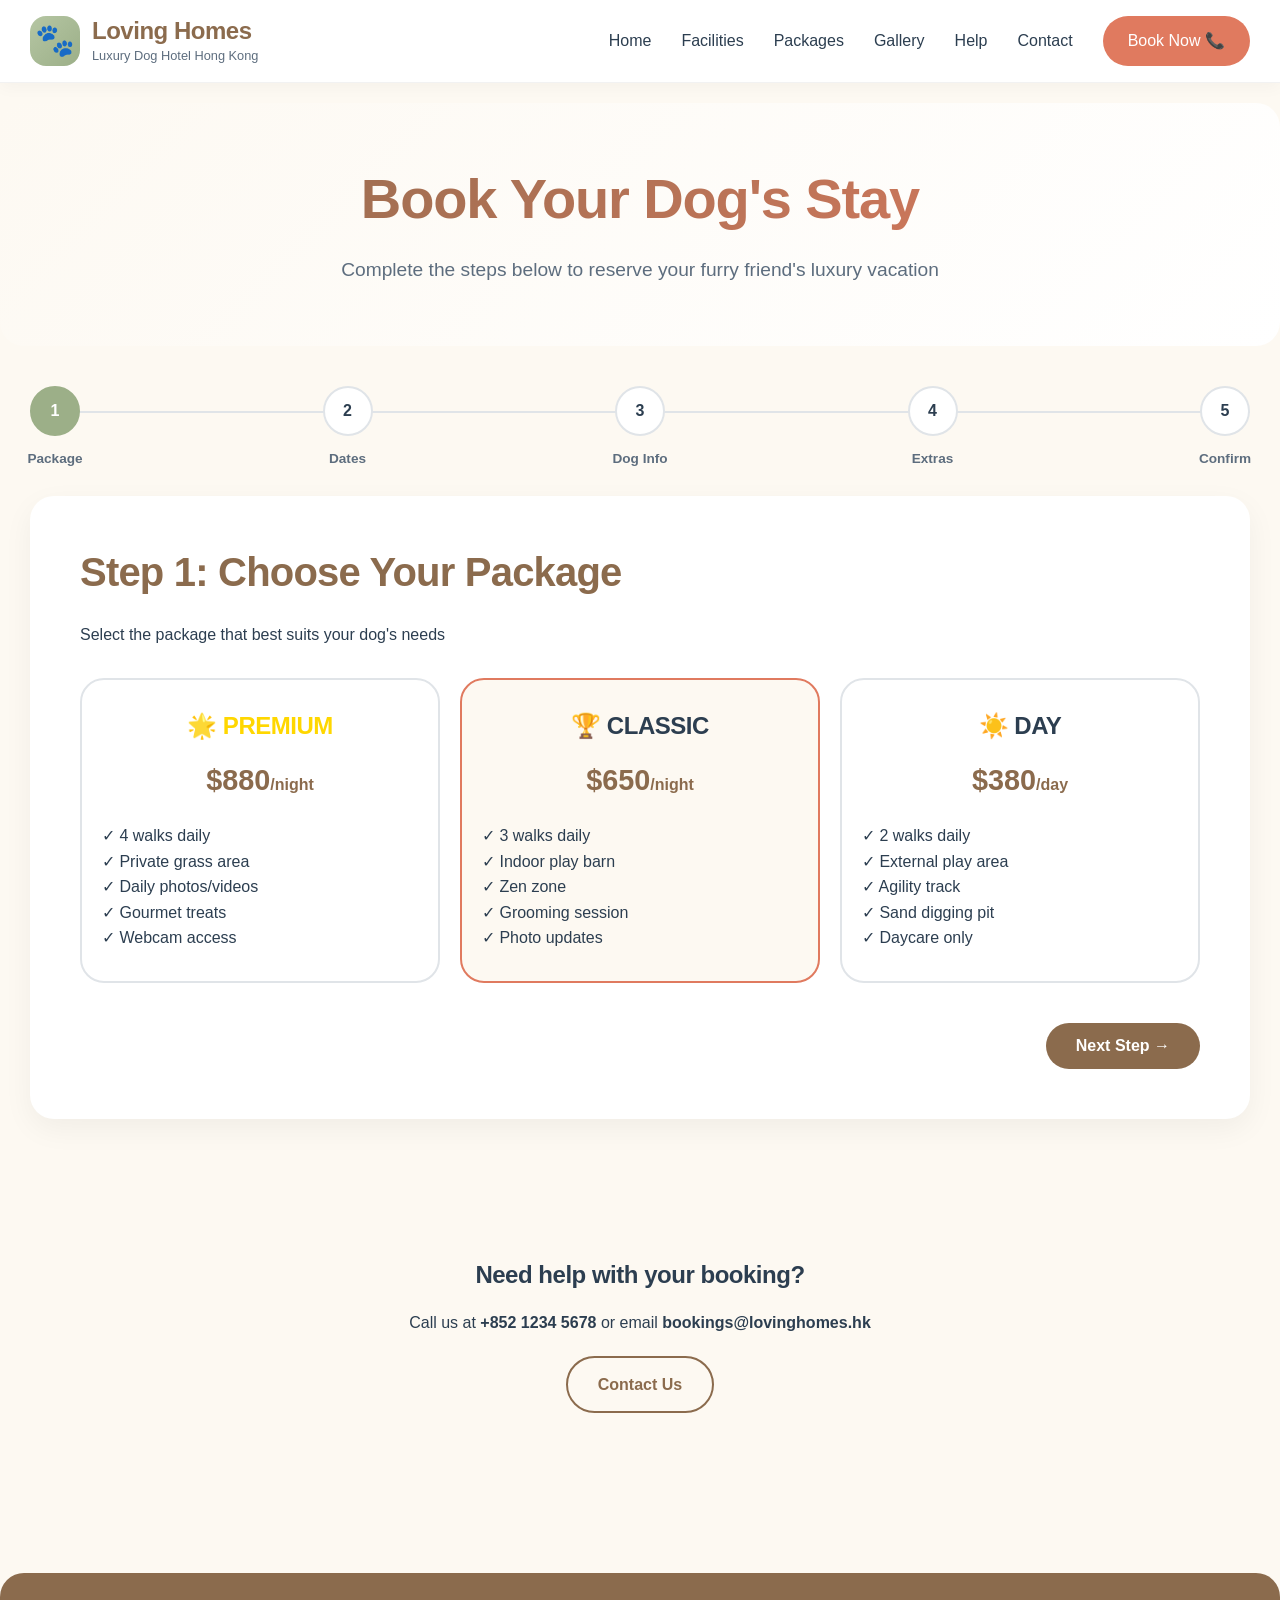
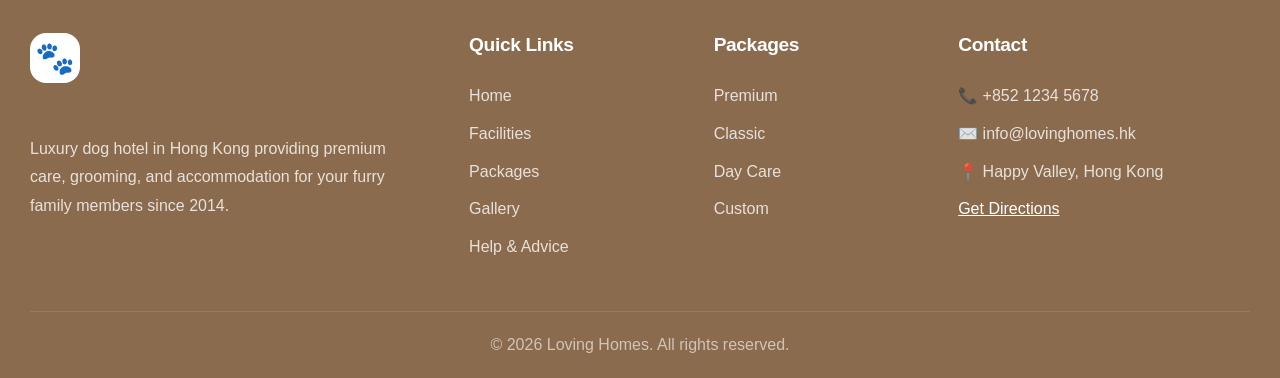
==== book.html @ 95b33faa "Unit6" ====
<!DOCTYPE html>
<html lang="en">
<head>
    <meta charset="UTF-8">
    <meta name="viewport" content="width=device-width, initial-scale=1.0">
    <title>Book Now - Loving Homes Dog Hotel Hong Kong</title>
    <meta name="description" content="Book your dog's stay at Loving Homes. Choose your package, dates, and special requirements.">
    <link rel="stylesheet" href="css/style.css">
    <style>
        .booking-progress {
            display: flex;
            justify-content: space-between;
            align-items: center;
            margin: 40px 0 60px;
            position: relative;
        }
        
        .booking-progress::before {
            content: '';
            position: absolute;
            top: 25px;
            left: 0;
            right: 0;
            height: 2px;
            background: var(--gray-medium);
            z-index: 1;
        }
        
        .progress-step {
            position: relative;
            z-index: 2;
            background: var(--bg-light);
            width: 50px;
            height: 50px;
            border-radius: 50%;
            display: flex;
            align-items: center;
            justify-content: center;
            font-weight: 600;
            border: 2px solid var(--gray-medium);
            background: white;
        }
        
        .progress-step.active {
            background: var(--secondary);
            border-color: var(--secondary);
            color: white;
        }
        
        .progress-step.completed {
            background: var(--secondary);
            border-color: var(--secondary);
            color: white;
        }
        
        .step-label {
            position: absolute;
            top: 60px;
            left: 50%;
            transform: translateX(-50%);
            width: 100px;
            text-align: center;
            font-size: 0.85rem;
            color: var(--text-soft);
        }
        
        .booking-form-container {
            background: var(--bg-white);
            padding: 50px;
            border-radius: var(--border-radius);
            box-shadow: var(--shadow);
            margin: 40px 0;
        }
        
        .booking-step {
            display: none;
        }
        
        .booking-step.active {
            display: block;
        }
        
        .package-selector {
            display: grid;
            grid-template-columns: repeat(3, 1fr);
            gap: 20px;
            margin: 30px 0;
        }
        
        .package-option {
            border: 2px solid var(--gray-medium);
            border-radius: var(--border-radius);
            padding: 30px 20px;
            text-align: center;
            cursor: pointer;
            transition: all 0.3s;
        }
        
        .package-option:hover {
            border-color: var(--secondary);
            transform: translateY(-5px);
        }
        
        .package-option.selected {
            border-color: var(--accent);
            background: var(--bg-light);
        }
        
        .package-option.premium .package-name {
            color: gold;
            font-weight: bold;
        }
        
        .package-option .price {
            font-size: 1.8rem;
            color: var(--primary);
            font-weight: 700;
            margin: 15px 0;
        }
        
        .date-picker-grid {
            display: grid;
            grid-template-columns: 1fr 1fr;
            gap: 30px;
            margin: 30px 0;
        }
        
        .addons-grid {
            display: grid;
            grid-template-columns: repeat(2, 1fr);
            gap: 20px;
            margin: 30px 0;
        }
        
        .addon-item {
            background: var(--bg-light);
            padding: 20px;
            border-radius: var(--border-radius-sm);
            display: flex;
            align-items: center;
            gap: 15px;
        }
        
        .addon-item input[type="checkbox"] {
            width: 20px;
            height: 20px;
        }
        
        .addon-details h4 {
            margin-bottom: 5px;
        }
        
        .addon-price {
            color: var(--primary);
            font-weight: 600;
        }
        
        .booking-summary {
            background: var(--bg-light);
            padding: 30px;
            border-radius: var(--border-radius);
            margin: 30px 0;
        }
        
        .summary-row {
            display: flex;
            justify-content: space-between;
            margin-bottom: 15px;
            padding-bottom: 15px;
            border-bottom: 1px solid var(--gray-medium);
        }
        
        .summary-total {
            font-size: 1.5rem;
            font-weight: 700;
            color: var(--primary);
            margin-top: 20px;
            text-align: right;
        }
        
        .booking-navigation {
            display: flex;
            justify-content: space-between;
            margin-top: 40px;
        }
        
        @media (max-width: 768px) {
            .package-selector,
            .addons-grid,
            .date-picker-grid {
                grid-template-columns: 1fr;
            }
            
            .booking-progress {
                margin-bottom: 80px;
            }
        }
    </style>
</head>
<body>
    <!-- HEADER -->
    <header>
        <div class="container">
            <div class="header-content">
                <div class="logo">
                    <a href="index.html">
                        <div class="logo-icon">🐾</div>
                        <div class="logo-text">
                            <h1>Loving Homes</h1>
                            <p>Luxury Dog Hotel Hong Kong</p>
                        </div>
                    </a>
                </div>
                
                <button class="mobile-menu-btn" id="mobileMenuBtn">☰</button>
                
                <nav class="nav-menu" id="navMenu">
                    <a href="index.html">Home</a>
                    <a href="facilities.html">Facilities</a>
                    <a href="packages.html">Packages</a>
                    <a href="gallery.html">Gallery</a>
                    <a href="help.html">Help</a>
                    <a href="contact.html">Contact</a>
                    <a href="book.html" class="book-btn">Book Now 📞</a>
                </nav>
            </div>
        </div>
    </header>

    <main>
        <!-- PAGE HEADER -->
        <section class="page-header">
            <div class="container">
                <h1>Book Your Dog's Stay</h1>
                <p>Complete the steps below to reserve your furry friend's luxury vacation</p>
            </div>
        </section>

        <!-- BOOKING PROGRESS -->
        <div class="container">
            <div class="booking-progress">
                <div class="progress-step active" id="step1-indicator">1<span class="step-label">Package</span></div>
                <div class="progress-step" id="step2-indicator">2<span class="step-label">Dates</span></div>
                <div class="progress-step" id="step3-indicator">3<span class="step-label">Dog Info</span></div>
                <div class="progress-step" id="step4-indicator">4<span class="step-label">Extras</span></div>
                <div class="progress-step" id="step5-indicator">5<span class="step-label">Confirm</span></div>
            </div>
        </div>

        <!-- BOOKING FORM -->
        <div class="container">
            <div class="booking-form-container">
                <!-- STEP 1: Choose Package -->
                <div class="booking-step active" id="step1">
                    <h2>Step 1: Choose Your Package</h2>
                    <p>Select the package that best suits your dog's needs</p>
                    
                    <div class="package-selector">
                        <div class="package-option premium" onclick="selectPackage('premium')" id="package-premium">
                            <h3 class="package-name">🌟 PREMIUM</h3>
                            <div class="price">$880<span style="font-size: 1rem;">/night</span></div>
                            <ul style="list-style: none; text-align: left; margin-top: 20px;">
                                <li>✓ 4 walks daily</li>
                                <li>✓ Private grass area</li>
                                <li>✓ Daily photos/videos</li>
                                <li>✓ Gourmet treats</li>
                                <li>✓ Webcam access</li>
                            </ul>
                        </div>
                        
                        <div class="package-option" onclick="selectPackage('classic')" id="package-classic">
                            <h3 class="package-name">🏆 CLASSIC</h3>
                            <div class="price">$650<span style="font-size: 1rem;">/night</span></div>
                            <ul style="list-style: none; text-align: left; margin-top: 20px;">
                                <li>✓ 3 walks daily</li>
                                <li>✓ Indoor play barn</li>
                                <li>✓ Zen zone</li>
                                <li>✓ Grooming session</li>
                                <li>✓ Photo updates</li>
                            </ul>
                        </div>
                        
                        <div class="package-option" onclick="selectPackage('day')" id="package-day">
                            <h3 class="package-name">☀️ DAY</h3>
                            <div class="price">$380<span style="font-size: 1rem;">/day</span></div>
                            <ul style="list-style: none; text-align: left; margin-top: 20px;">
                                <li>✓ 2 walks daily</li>
                                <li>✓ External play area</li>
                                <li>✓ Agility track</li>
                                <li>✓ Sand digging pit</li>
                                <li>✓ Daycare only</li>
                            </ul>
                        </div>
                    </div>
                    
                    <div class="booking-navigation">
                        <div></div>
                        <button class="btn btn-primary" onclick="nextStep(2)">Next Step →</button>
                    </div>
                </div>

                <!-- STEP 2: Choose Dates -->
                <div class="booking-step" id="step2">
                    <h2>Step 2: Select Dates</h2>
                    <p>Choose your dog's stay dates</p>
                    
                    <div class="date-picker-grid">
                        <div>
                            <label style="display: block; margin-bottom: 10px; font-weight: 600;">Check-in Date</label>
                            <input type="date" class="form-control" style="width: 100%; padding: 15px; border: 2px solid var(--gray-medium); border-radius: 12px;" id="checkin">
                        </div>
                        <div>
                            <label style="display: block; margin-bottom: 10px; font-weight: 600;">Check-out Date</label>
                            <input type="date" class="form-control" style="width: 100%; padding: 15px; border: 2px solid var(--gray-medium); border-radius: 12px;" id="checkout">
                        </div>
                    </div>
                    
                    <div style="background: var(--bg-light); padding: 20px; border-radius: var(--border-radius-sm); margin-top: 20px;">
                        <p><strong>Flexible dates?</strong> Let us know in special requirements and we'll do our best to accommodate.</p>
                    </div>
                    
                    <div class="booking-navigation">
                        <button class="btn btn-secondary" onclick="prevStep(1)">← Back</button>
                        <button class="btn btn-primary" onclick="nextStep(3)">Next Step →</button>
                    </div>
                </div>

                <!-- STEP 3: Dog Information -->
                <div class="booking-step" id="step3">
                    <h2>Step 3: Tell Us About Your Dog</h2>
                    <p>Help us get to know your furry friend</p>
                    
                    <div style="display: grid; gap: 25px;">
                        <div>
                            <label style="display: block; margin-bottom: 8px; font-weight: 600;">Dog's Name *</label>
                            <input type="text" style="width: 100%; padding: 15px; border: 2px solid var(--gray-medium); border-radius: 12px;">
                        </div>
                        
                        <div style="display: grid; grid-template-columns: 1fr 1fr; gap: 20px;">
                            <div>
                                <label style="display: block; margin-bottom: 8px; font-weight: 600;">Breed</label>
                                <input type="text" style="width: 100%; padding: 15px; border: 2px solid var(--gray-medium); border-radius: 12px;">
                            </div>
                            <div>
                                <label style="display: block; margin-bottom: 8px; font-weight: 600;">Age</label>
                                <input type="text" style="width: 100%; padding: 15px; border: 2px solid var(--gray-medium); border-radius: 12px;" placeholder="e.g., 3 years">
                            </div>
                        </div>
                        
                        <div>
                            <label style="display: block; margin-bottom: 8px; font-weight: 600;">Weight</label>
                            <select style="width: 100%; padding: 15px; border: 2px solid var(--gray-medium); border-radius: 12px;">
                                <option>Under 10 kg</option>
                                <option>10-20 kg</option>
                                <option>20-30 kg</option>
                                <option>30-40 kg</option>
                                <option>Over 40 kg</option>
                            </select>
                        </div>
                        
                        <div>
                            <label style="display: block; margin-bottom: 8px; font-weight: 600;">Any medical conditions or special needs?</label>
                            <textarea rows="4" style="width: 100%; padding: 15px; border: 2px solid var(--gray-medium); border-radius: 12px;" placeholder="e.g., medications, allergies, anxiety, etc."></textarea>
                        </div>
                        
                        <div>
                            <label style="display: block; margin-bottom: 8px; font-weight: 600;">Feeding instructions</label>
                            <textarea rows="3" style="width: 100%; padding: 15px; border: 2px solid var(--gray-medium); border-radius: 12px;" placeholder="How many times per day? What food? Any restrictions?"></textarea>
                        </div>
                    </div>
                    
                    <div class="booking-navigation">
                        <button class="btn btn-secondary" onclick="prevStep(2)">← Back</button>
                        <button class="btn btn-primary" onclick="nextStep(4)">Next Step →</button>
                    </div>
                </div>

                <!-- STEP 4: Add-ons -->
                <div class="booking-step" id="step4">
                    <h2>Step 4: Add Extras</h2>
                    <p>Enhance your dog's stay with these add-ons</p>
                    
                    <div class="addons-grid">
                        <div class="addon-item">
                            <input type="checkbox" id="addon1">
                            <div class="addon-details">
                                <h4>Extra Grooming Session</h4>
                                <p>Additional bath, brush, and nail trim</p>
                                <div class="addon-price">+$120</div>
                            </div>
                        </div>
                        
                        <div class="addon-item">
                            <input type="checkbox" id="addon2">
                            <div class="addon-details">
                                <h4>Daily Photo Updates</h4>
                                <p>Professional photos every day (for non-Premium packages)</p>
                                <div class="addon-price">+$15/day</div>
                            </div>
                        </div>
                        
                        <div class="addon-item">
                            <input type="checkbox" id="addon3">
                            <div class="addon-details">
                                <h4>Private Play Time</h4>
                                <p>30 min one-on-one play with staff</p>
                                <div class="addon-price">+$25/session</div>
                            </div>
                        </div>
                        
                        <div class="addon-item">
                            <input type="checkbox" id="addon4">
                            <div class="addon-details">
                                <h4>Training Session</h4>
                                <p>Basic command reinforcement</p>
                                <div class="addon-price">+$40/session</div>
                            </div>
                        </div>
                        
                        <div class="addon-item">
                            <input type="checkbox" id="addon5">
                            <div class="addon-details">
                                <h4>Birthday Celebration</h4>
                                <p>Special treat, photos, and party hat</p>
                                <div class="addon-price">+$50</div>
                            </div>
                        </div>
                        
                        <div class="addon-item">
                            <input type="checkbox" id="addon6">
                            <div class="addon-details">
                                <h4>Webcam Access</h4>
                                <p>View your dog anytime (for non-Premium)</p>
                                <div class="addon-price">+$10/day</div>
                            </div>
                        </div>
                    </div>
                    
                    <div class="booking-navigation">
                        <button class="btn btn-secondary" onclick="prevStep(3)">← Back</button>
                        <button class="btn btn-primary" onclick="nextStep(5)">Review Booking →</button>
                    </div>
                </div>

                <!-- STEP 5: Confirmation -->
                <div class="booking-step" id="step5">
                    <h2>Step 5: Review & Confirm</h2>
                    <p>Please review your booking details before confirming</p>
                    
                    <div class="booking-summary">
                        <h3 style="margin-bottom: 20px;">Booking Summary</h3>
                        
                        <div class="summary-row">
                            <span>Package:</span>
                            <span><strong id="summary-package">Premium Package</strong></span>
                        </div>
                        
                        <div class="summary-row">
                            <span>Dates:</span>
                            <span><strong id="summary-dates">Mar 15 - Mar 20, 2026</strong></span>
                        </div>
                        
                        <div class="summary-row">
                            <span>Number of nights:</span>
                            <span><strong>5 nights</strong></span>
                        </div>
                        
                        <div class="summary-row">
                            <span>Dog:</span>
                            <span><strong>Cooper (Golden Retriever)</strong></span>
                        </div>
                        
                        <div class="summary-row">
                            <span>Add-ons:</span>
                            <span><strong>Extra grooming</strong></span>
                        </div>
                        
                        <div class="summary-row">
                            <span>Subtotal:</span>
                            <span>$4,400</span>
                        </div>
                        
                        <div class="summary-row">
                            <span>Add-ons total:</span>
                            <span>$120</span>
                        </div>
                        
                        <div class="summary-total">
                            Total: $4,520
                        </div>
                    </div>
                    
                    <div style="margin: 30px 0;">
                        <label style="display: flex; align-items: center; gap: 10px;">
                            <input type="checkbox"> I agree to the <a href="#">terms and conditions</a> and cancellation policy
                        </label>
                    </div>
                    
                    <div class="booking-navigation">
                        <button class="btn btn-secondary" onclick="prevStep(4)">← Back</button>
                        <button class="btn btn-primary" onclick="confirmBooking()">Confirm Booking</button>
                    </div>
                </div>
            </div>
        </div>

        <!-- NEED HELP SECTION -->
        <section style="text-align: center; margin: 60px 0;">
            <div class="container">
                <h3>Need help with your booking?</h3>
                <p style="margin: 20px 0;">Call us at <strong>+852 1234 5678</strong> or email <strong>bookings@lovinghomes.hk</strong></p>
                <a href="contact.html" class="btn btn-secondary">Contact Us</a>
            </div>
        </section>
    </main>

    <!-- FOOTER -->
    <footer>
        <!-- Same footer as other pages -->
        <div class="container">
            <div class="footer-grid">
                <div class="footer-about">
                    <div class="logo" style="margin-bottom: 20px;">
                        <div class="logo-icon" style="background: white; color: var(--primary);">🐾</div>
                        <div class="logo-text">
                            <h1 style="color: white;">Loving Homes</h1>
                        </div>
                    </div>
                    <p>Luxury dog hotel in Hong Kong providing premium care, grooming, and accommodation for your furry family members since 2014.</p>
                </div>
                
                <div class="footer-links">
                    <h4>Quick Links</h4>
                    <ul>
                        <li><a href="index.html">Home</a></li>
                        <li><a href="facilities.html">Facilities</a></li>
                        <li><a href="packages.html">Packages</a></li>
                        <li><a href="gallery.html">Gallery</a></li>
                        <li><a href="help.html">Help & Advice</a></li>
                    </ul>
                </div>
                
                <div class="footer-links">
                    <h4>Packages</h4>
                    <ul>
                        <li><a href="packages.html#premium">Premium</a></li>
                        <li><a href="packages.html#classic">Classic</a></li>
                        <li><a href="packages.html#day">Day Care</a></li>
                        <li><a href="packages.html#custom">Custom</a></li>
                    </ul>
                </div>
                
                <div class="footer-contact">
                    <h4>Contact</h4>
                    <p>📞 +852 1234 5678</p>
                    <p>✉️ info@lovinghomes.hk</p>
                    <p>📍 Happy Valley, Hong Kong</p>
                    <p><a href="contact.html" style="color: white; text-decoration: underline;">Get Directions</a></p>
                </div>
            </div>
            
            <div class="footer-bottom">
                <p>© 2026 Loving Homes. All rights reserved.</p>
            </div>
        </div>
    </footer>

    <script src="js/main.js"></script>
    <script>
        let currentStep = 1;
        let selectedPackage = 'classic';
        
        function selectPackage(pkg) {
            selectedPackage = pkg;
            document.querySelectorAll('.package-option').forEach(el => {
                el.classList.remove('selected');
            });
            document.getElementById(`package-${pkg}`).classList.add('selected');
        }
        
        function nextStep(step) {
            document.getElementById(`step${currentStep}`).classList.remove('active');
            document.getElementById(`step${step}`).classList.add('active');
            
            document.getElementById(`step${currentStep}-indicator`).classList.remove('active');
            document.getElementById(`step${step}-indicator`).classList.add('active');
            
            if (step > currentStep) {
                for (let i = currentStep; i < step; i++) {
                    document.getElementById(`step${i}-indicator`).classList.add('completed');
                }
            }
            
            currentStep = step;
            
            // Scroll to top
            window.scrollTo({ top: 0, behavior: 'smooth' });
        }
        
        function prevStep(step) {
            document.getElementById(`step${currentStep}`).classList.remove('active');
            document.getElementById(`step${step}`).classList.add('active');
            
            document.getElementById(`step${currentStep}-indicator`).classList.remove('active');
            document.getElementById(`step${step}-indicator`).classList.add('active');
            
            currentStep = step;
            
            // Scroll to top
            window.scrollTo({ top: 0, behavior: 'smooth' });
        }
        
        function confirmBooking() {
            alert('Thank you for your booking! We will confirm within 2 hours and send you a confirmation email.');
            window.location.href = 'index.html';
        }
        
        // Check URL for package parameter
        document.addEventListener('DOMContentLoaded', function() {
            const urlParams = new URLSearchParams(window.location.search);
            const pkg = urlParams.get('package');
            if (pkg && ['premium', 'classic', 'day'].includes(pkg)) {
                selectPackage(pkg);
            } else {
                selectPackage('classic'); // Default
            }
        });
    </script>
</body>
</html>
---- css/style.css ----
/* ===== RESET & BASE STYLES ===== */
* {
    margin: 0;
    padding: 0;
    box-sizing: border-box;
}

:root {
    --primary: #8B6B4D;      /* Warm brown */
    --primary-light: #A88B6E;
    --secondary: #9CAF88;     /* Sage green */
    --secondary-light: #B5C6A3;
    --accent: #E07A5F;         /* Terracotta */
    --accent-light: #F5A389;
    --bg-light: #FDF9F2;       /* Soft cream */
    --bg-white: #FFFFFF;
    --text-dark: #2C3E50;
    --text-soft: #5D6D7E;
    --gray-light: #F0F3F5;
    --gray-medium: #E0E4E8;
    --shadow-sm: 0 5px 15px rgba(0,0,0,0.03);
    --shadow: 0 10px 30px rgba(0,0,0,0.05);
    --shadow-hover: 0 20px 40px rgba(0,0,0,0.08);
    --border-radius: 24px;
    --border-radius-sm: 16px;
    --border-radius-lg: 32px;
}

body {
    font-family: 'Inter', -apple-system, BlinkMacSystemFont, 'Segoe UI', Roboto, sans-serif;
    color: var(--text-dark);
    line-height: 1.6;
    background-color: var(--bg-light);
}

.container {
    max-width: 1280px;
    margin: 0 auto;
    padding: 0 30px;
}

section {
    padding: 80px 0;
}

/* ===== TYPOGRAPHY ===== */
h1, h2, h3, h4 {
    font-weight: 600;
    line-height: 1.3;
    letter-spacing: -0.02em;
}

h1 { 
    font-size: clamp(2.2rem, 5vw, 3.5rem); 
    background: linear-gradient(135deg, var(--primary) 0%, var(--accent) 100%);
    -webkit-background-clip: text;
    -webkit-text-fill-color: transparent;
    background-clip: text;
    margin-bottom: 1rem;
}

h2 { 
    font-size: clamp(1.8rem, 4vw, 2.5rem); 
    margin-bottom: 1.5rem;
    color: var(--primary);
}

h3 { 
    font-size: clamp(1.25rem, 3vw, 1.5rem); 
    margin-bottom: 1rem;
    color: var(--text-dark);
}

.text-center {
    text-align: center;
}

.text-center h2:after {
    left: 50%;
    transform: translateX(-50%);
}

/* ===== HEADER & NAVIGATION ===== */
header {
    background: rgba(255, 255, 255, 0.98);
    backdrop-filter: blur(10px);
    box-shadow: var(--shadow-sm);
    position: sticky;
    top: 0;
    z-index: 1000;
    border-bottom: 1px solid rgba(0,0,0,0.05);
}

.header-content {
    display: flex;
    justify-content: space-between;
    align-items: center;
    padding: 15px 0;
}

.logo a {
    display: flex;
    align-items: center;
    gap: 12px;
    text-decoration: none;
}

.logo-icon {
    font-size: 2rem;
    background: linear-gradient(135deg, var(--secondary-light), var(--secondary));
    width: 50px;
    height: 50px;
    display: flex;
    align-items: center;
    justify-content: center;
    border-radius: 16px;
    color: white;
    transition: transform 0.3s;
}

.logo:hover .logo-icon {
    transform: rotate(-5deg);
}

.logo-text h1 {
    font-size: 1.5rem;
    margin: 0;
    background: none;
    -webkit-text-fill-color: var(--primary);
    color: var(--primary);
}

.logo-text p {
    font-size: 0.8rem;
    color: var(--text-soft);
}

.nav-menu {
    display: flex;
    gap: 30px;
    align-items: center;
}

.nav-menu a {
    text-decoration: none;
    color: var(--text-dark);
    font-weight: 500;
    transition: color 0.3s;
    position: relative;
}

.nav-menu a.active {
    color: var(--accent);
}

.nav-menu a.active:after {
    content: '';
    position: absolute;
    bottom: -5px;
    left: 0;
    width: 100%;
    height: 2px;
    background: var(--accent);
}

.nav-menu a:hover {
    color: var(--accent);
}

.book-btn {
    background: var(--accent);
    color: white !important;
    padding: 12px 25px;
    border-radius: 50px;
    transition: all 0.3s !important;
}

.book-btn:hover {
    background: var(--accent-light);
    transform: translateY(-2px);
}

.mobile-menu-btn {
    display: none;
    font-size: 1.8rem;
    cursor: pointer;
    background: none;
    border: none;
    color: var(--primary);
}

/* ===== BUTTONS ===== */
.btn {
    padding: 14px 30px;
    border-radius: 50px;
    text-decoration: none;
    font-weight: 600;
    transition: all 0.3s;
    display: inline-block;
    border: none;
    cursor: pointer;
    font-size: 1rem;
}

.btn-primary {
    background: var(--primary);
    color: white;
}

.btn-primary:hover {
    background: var(--primary-light);
    transform: translateY(-2px);
}

.btn-secondary {
    background: transparent;
    color: var(--primary);
    border: 2px solid var(--primary);
}

.btn-secondary:hover {
    background: var(--primary);
    color: white;
}

.btn-large {
    padding: 16px 40px;
    font-size: 1.1rem;
}

/* ===== HERO SECTION ===== */
.hero-section {
    background: linear-gradient(135deg, #FDF9F2 0%, #F5EDE3 100%);
    border-radius: var(--border-radius-lg);
    margin-top: 20px;
    overflow: hidden;
}

.hero-content {
    display: grid;
    grid-template-columns: 1fr 1fr;
    gap: 50px;
    align-items: center;
    padding: 60px 40px;
}

.hero-text p {
    font-size: 1.2rem;
    color: var(--text-soft);
    margin-bottom: 30px;
}

.hero-buttons {
    display: flex;
    gap: 20px;
    flex-wrap: wrap;
}

.hero-image {
    background: linear-gradient(135deg, var(--secondary), var(--secondary-light));
    height: 400px;
    border-radius: var(--border-radius);
    display: flex;
    align-items: center;
    justify-content: center;
    position: relative;
    overflow: hidden;
}

.hero-image-content {
    text-align: center;
    color: white;
}

.hero-image-content span {
    font-size: 5rem;
    display: block;
    margin-bottom: 10px;
    animation: bounce 2s infinite;
}

@keyframes bounce {
    0%, 100% { transform: translateY(0); }
    50% { transform: translateY(-20px); }
}

/* ===== TRUST BADGES ===== */
.trust-badges {
    display: grid;
    grid-template-columns: repeat(4, 1fr);
    gap: 20px;
    margin-top: -30px;
}

.badge-card {
    background: var(--bg-white);
    padding: 25px 15px;
    border-radius: var(--border-radius-sm);
    text-align: center;
    box-shadow: var(--shadow);
    transition: transform 0.3s;
}

.badge-card:hover {
    transform: translateY(-5px);
}

.badge-icon {
    font-size: 2.2rem;
    margin-bottom: 10px;
}

/* ===== WELCOME SECTION ===== */
.welcome {
    background: var(--bg-white);
    border-radius: var(--border-radius);
    padding: 60px 40px;
    text-align: center;
    box-shadow: var(--shadow);
    position: relative;
    overflow: hidden;
}

.welcome p {
    max-width: 800px;
    margin: 20px auto;
    color: var(--text-soft);
    font-size: 1.1rem;
}

/* ===== FEATURES GRID ===== */
.features-grid {
    display: grid;
    grid-template-columns: repeat(3, 1fr);
    gap: 30px;
}

.feature-card {
    background: var(--bg-white);
    padding: 40px 30px;
    border-radius: var(--border-radius);
    box-shadow: var(--shadow);
    transition: all 0.3s;
}

.feature-card:hover {
    transform: translateY(-10px);
    box-shadow: var(--shadow-hover);
}

.feature-icon {
    font-size: 3rem;
    margin-bottom: 20px;
}

.learn-more {
    color: var(--accent);
    text-decoration: none;
    font-weight: 600;
    display: inline-flex;
    align-items: center;
    gap: 5px;
    margin-top: 15px;
    transition: gap 0.3s;
}

.learn-more:hover {
    gap: 10px;
}

/* ===== PACKAGES GRID ===== */
.packages-grid {
    display: grid;
    grid-template-columns: repeat(3, 1fr);
    gap: 30px;
}

.package-card {
    background: var(--bg-white);
    border-radius: var(--border-radius);
    overflow: hidden;
    box-shadow: var(--shadow);
    transition: all 0.3s;
    position: relative;
}

.package-card:hover {
    transform: translateY(-10px);
    box-shadow: var(--shadow-hover);
}

.package-badge {
    position: absolute;
    top: 20px;
    right: 20px;
    background: gold;
    color: #333;
    padding: 5px 15px;
    border-radius: 50px;
    font-size: 0.8rem;
    font-weight: 600;
}

.package-header {
    padding: 40px 20px 20px;
    text-align: center;
}

.package-header h3 {
    font-size: 1.8rem;
    margin-bottom: 10px;
}

.package-price {
    font-size: 2.2rem;
    color: var(--primary);
    font-weight: 700;
}

.package-price small {
    font-size: 1rem;
    color: var(--text-soft);
}

.package-features {
    padding: 20px 30px;
    list-style: none;
}

.package-features li {
    margin-bottom: 12px;
    display: flex;
    align-items: center;
    gap: 10px;
}

.check {
    color: var(--secondary);
    font-weight: bold;
}

.package-btn {
    display: block;
    text-align: center;
    background: linear-gradient(135deg, var(--secondary), var(--secondary-light));
    color: white;
    text-decoration: none;
    padding: 14px;
    margin: 20px 25px 30px;
    border-radius: 50px;
    transition: all 0.3s;
}

.package-btn:hover {
    background: linear-gradient(135deg, var(--primary), var(--primary-light));
}

/* ===== TESTIMONIALS ===== */
.testimonials-grid {
    display: grid;
    grid-template-columns: repeat(3, 1fr);
    gap: 30px;
}

.testimonial-card {
    background: var(--bg-white);
    padding: 30px;
    border-radius: var(--border-radius-sm);
    box-shadow: var(--shadow);
}

.stars {
    color: #FFB800;
    margin-bottom: 15px;
    font-size: 1.2rem;
}

.testimonial-text {
    font-style: italic;
    margin-bottom: 20px;
    color: var(--text-soft);
}

.testimonial-author {
    font-weight: 600;
    color: var(--primary);
    border-top: 1px solid var(--gray-medium);
    padding-top: 15px;
}

.testimonial-author small {
    display: block;
    color: var(--text-soft);
    font-weight: 400;
    font-size: 0.9rem;
}

/* ===== CTA SECTION ===== */
.cta-section {
    background: linear-gradient(135deg, var(--primary), var(--accent));
    color: white;
    text-align: center;
    padding: 80px 20px;
    border-radius: var(--border-radius);
    margin: 40px 0;
}

.cta-section h2 {
    color: white;
    font-size: 2.2rem;
}

.cta-section p {
    font-size: 1.2rem;
    margin: 20px 0 30px;
    opacity: 0.9;
}

.cta-section .btn-primary {
    background: white;
    color: var(--primary);
}

.cta-section.small {
    padding: 60px 20px;
}

.cta-buttons {
    display: flex;
    gap: 20px;
    justify-content: center;
    flex-wrap: wrap;
}

/* ===== PAGE HEADER ===== */
.page-header {
    background: linear-gradient(135deg, var(--bg-light), white);
    padding: 60px 0;
    text-align: center;
    border-radius: var(--border-radius);
    margin: 20px 0 40px;
}

.page-header p {
    font-size: 1.2rem;
    color: var(--text-soft);
    max-width: 700px;
    margin: 20px auto 0;
}

/* ===== FACILITY DETAIL ===== */
.facility-detail {
    padding: 60px 0;
}

.facility-detail.alt-bg {
    background: var(--bg-white);
}

.facility-row {
    display: grid;
    grid-template-columns: 1fr 1fr;
    gap: 50px;
    align-items: center;
}

.facility-row.reverse {
    direction: rtl;
}

.facility-row.reverse .facility-text {
    direction: ltr;
}

.facility-image {
    height: 350px;
    background: linear-gradient(135deg, var(--secondary-light), var(--secondary));
    border-radius: var(--border-radius);
    display: flex;
    align-items: center;
    justify-content: center;
    font-size: 4rem;
}

.facility-description {
    font-size: 1.1rem;
    color: var(--text-soft);
    margin: 20px 0;
}

.facility-list {
    list-style: none;
    margin: 20px 0;
    display: grid;
    grid-template-columns: repeat(2, 1fr);
    gap: 12px;
}

.facility-list li {
    display: flex;
    align-items: center;
    gap: 8px;
}

.note {
    color: var(--text-soft);
    font-style: italic;
    margin-top: 20px;
}

/* ===== AMENITIES GRID ===== */
.amenities-grid {
    display: grid;
    grid-template-columns: repeat(3, 1fr);
    gap: 30px;
    margin-top: 40px;
}

.amenity-card {
    background: var(--bg-white);
    padding: 30px;
    border-radius: var(--border-radius-sm);
    text-align: center;
    box-shadow: var(--shadow);
}

.amenity-icon {
    font-size: 2.5rem;
    margin-bottom: 15px;
}

/* ===== PACKAGE DETAIL ===== */
.package-detail-card {
    background: var(--bg-white);
    border-radius: var(--border-radius);
    margin-bottom: 40px;
    overflow: hidden;
    box-shadow: var(--shadow);
    border-left: 5px solid;
}

.package-detail-card.premium { border-left-color: gold; }
.package-detail-card.classic { border-left-color: silver; }
.package-detail-card.day { border-left-color: #cd7f32; }

.package-detail-header {
    padding: 30px 40px;
    background: linear-gradient(135deg, var(--bg-light), white);
    display: flex;
    justify-content: space-between;
    align-items: center;
    flex-wrap: wrap;
    gap: 20px;
}

.package-title h2 {
    margin-bottom: 5px;
}

.package-badge-large {
    background: gold;
    color: #333;
    padding: 8px 20px;
    border-radius: 50px;
    font-weight: 600;
    display: inline-block;
}

.package-price-large {
    font-size: 3rem;
    color: var(--primary);
    font-weight: 700;
}

.package-price-large span {
    font-size: 1.2rem;
    color: var(--text-soft);
    font-weight: 400;
}

.package-detail-content {
    padding: 40px;
}

.package-features-grid {
    display: grid;
    grid-template-columns: 1fr 1fr;
    gap: 40px;
    margin: 30px 0;
}

.feature-column h4 {
    color: var(--primary);
    margin-bottom: 15px;
}

.feature-column ul {
    list-style: none;
}

.feature-column li {
    margin-bottom: 10px;
    display: flex;
    align-items: center;
    gap: 10px;
}

.package-cta {
    background: var(--bg-light);
    padding: 30px;
    border-radius: var(--border-radius-sm);
    text-align: center;
    margin-top: 30px;
}

/* ===== CUSTOM PACKAGES ===== */
.custom-package-section {
    background: linear-gradient(135deg, var(--bg-light), white);
    padding: 60px 40px;
    border-radius: var(--border-radius);
    text-align: center;
    border: 2px dashed var(--secondary);
    margin: 60px 0;
}

.custom-options {
    display: grid;
    grid-template-columns: repeat(2, 1fr);
    gap: 30px;
    margin: 40px 0;
}

.custom-option {
    background: var(--bg-white);
    padding: 25px;
    border-radius: var(--border-radius-sm);
}

/* ===== COMPARISON TABLE ===== */
.comparison-section {
    padding: 60px 0;
}

.comparison-table {
    overflow-x: auto;
    margin-top: 40px;
}

table {
    width: 100%;
    border-collapse: collapse;
    background: var(--bg-white);
    border-radius: var(--border-radius);
    overflow: hidden;
    box-shadow: var(--shadow);
}

th, td {
    padding: 15px 20px;
    text-align: left;
    border-bottom: 1px solid var(--gray-medium);
}

th {
    background: var(--primary);
    color: white;
}

tr:last-child td {
    border-bottom: none;
}

/* ===== FAQ SECTION ===== */
.faq-grid {
    display: grid;
    grid-template-columns: repeat(2, 1fr);
    gap: 30px;
    margin-top: 40px;
}

.faq-item {
    background: var(--bg-white);
    padding: 30px;
    border-radius: var(--border-radius-sm);
    box-shadow: var(--shadow);
}

.faq-item h3 {
    color: var(--primary);
    margin-bottom: 15px;
    font-size: 1.2rem;
}

/* ===== FOOTER ===== */
footer {
    background: var(--primary);
    color: white;
    padding: 60px 0 20px;
    border-radius: var(--border-radius) var(--border-radius) 0 0;
    margin-top: 80px;
}

.footer-grid {
    display: grid;
    grid-template-columns: 2fr 1fr 1fr 1.5fr;
    gap: 50px;
    margin-bottom: 40px;
}

.footer-about p {
    color: rgba(255,255,255,0.8);
    margin: 20px 0;
    line-height: 1.8;
}

.footer-links h4,
.footer-contact h4 {
    color: white;
    margin-bottom: 25px;
    font-size: 1.2rem;
}

.footer-links ul {
    list-style: none;
}

.footer-links li {
    margin-bottom: 12px;
}

.footer-links a {
    color: rgba(255,255,255,0.8);
    text-decoration: none;
    transition: all 0.3s;
}

.footer-links a:hover {
    color: white;
    padding-left: 5px;
}

.footer-contact p {
    color: rgba(255,255,255,0.8);
    margin-bottom: 12px;
}

.footer-bottom {
    text-align: center;
    padding-top: 20px;
    border-top: 1px solid rgba(255,255,255,0.1);
    color: rgba(255,255,255,0.6);
}

/* ===== MOBILE RESPONSIVE ===== */
@media (max-width: 1024px) {
    .footer-grid {
        grid-template-columns: repeat(2, 1fr);
    }
}

@media (max-width: 992px) {
    .hero-content,
    .facility-row,
    .facility-row.reverse {
        grid-template-columns: 1fr;
        direction: ltr;
    }
    
    .features-grid,
    .packages-grid,
    .testimonials-grid,
    .amenities-grid,
    .custom-options,
    .faq-grid {
        grid-template-columns: repeat(2, 1fr);
    }
    
    .trust-badges {
        grid-template-columns: repeat(2, 1fr);
        margin-top: 20px;
    }
}

@media (max-width: 768px) {
    .mobile-menu-btn {
        display: block;
    }

    .nav-menu {
        display: none;
        position: absolute;
        top: 100%;
        left: 0;
        right: 0;
        background: white;
        flex-direction: column;
        padding: 20px;
        box-shadow: var(--shadow);
    }

    .nav-menu.active {
        display: flex;
    }

    .nav-menu a {
        width: 100%;
        text-align: center;
        padding: 15px 0;
    }

    .features-grid,
    .packages-grid,
    .testimonials-grid,
    .amenities-grid,
    .custom-options,
    .faq-grid,
    .footer-grid,
    .package-features-grid {
        grid-template-columns: 1fr;
    }
    
    .trust-badges {
        grid-template-columns: 1fr;
    }
    
    .facility-list {
        grid-template-columns: 1fr;
    }
    
    .package-detail-header {
        flex-direction: column;
        text-align: center;
    }
    
    section {
        padding: 40px 0;
    }
}

@media (max-width: 480px) {
    .container {
        padding: 0 20px;
    }
    
    .hero-buttons,
    .cta-buttons {
        flex-direction: column;
    }
    
    .btn {
        text-align: center;
    }
    
    .logo-text p {
        display: none;
    }
}
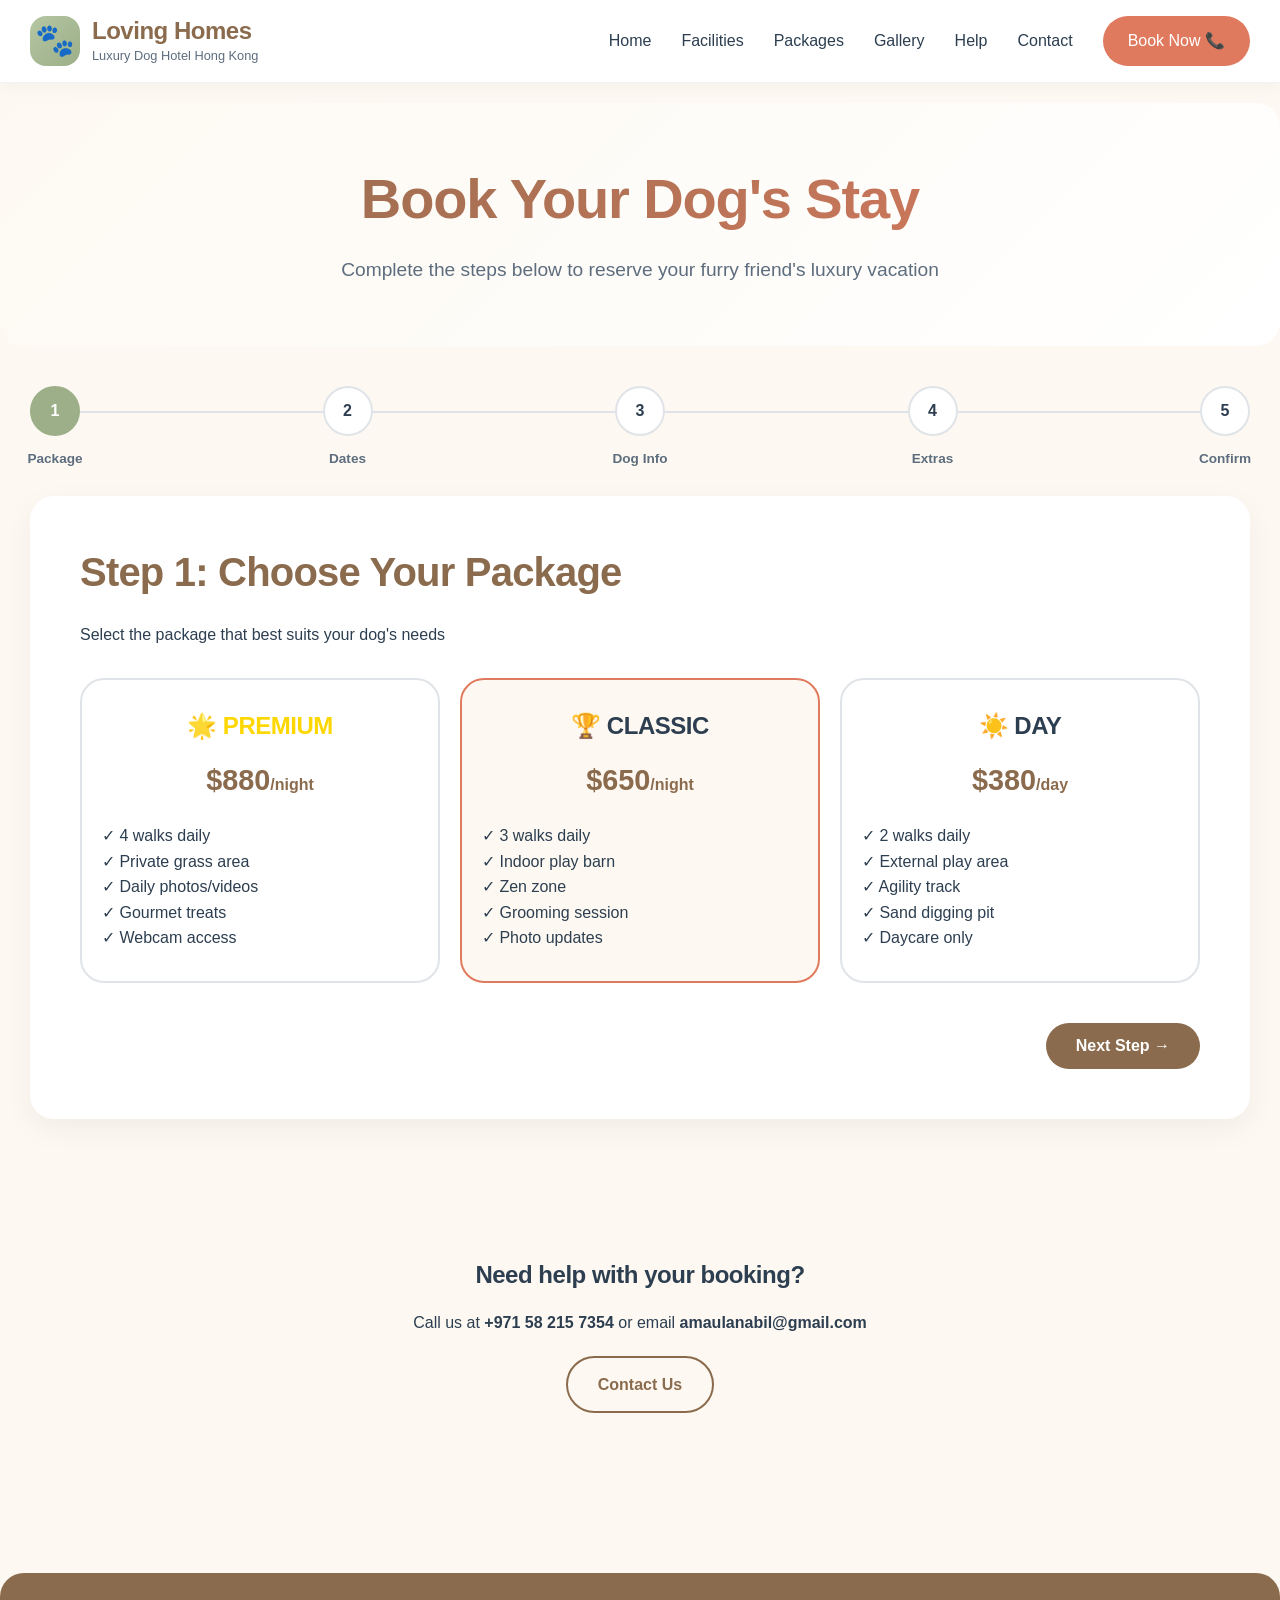
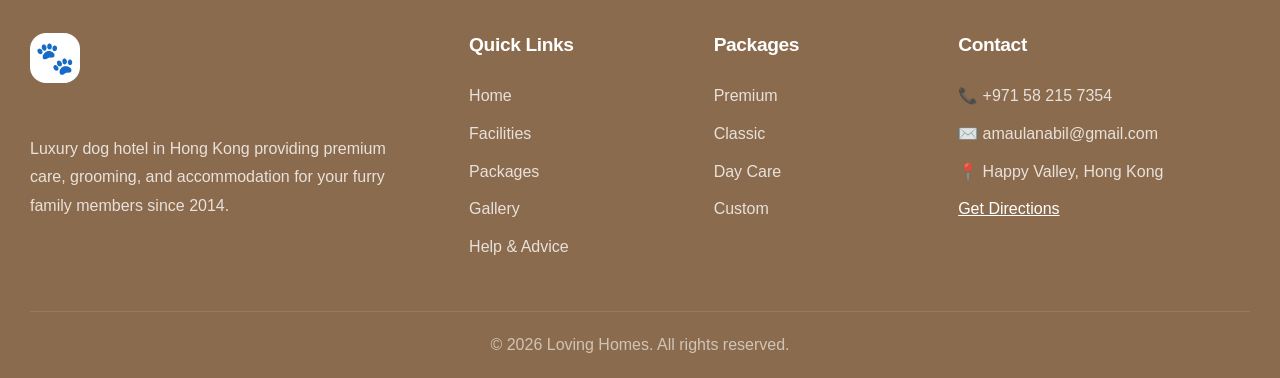
==== commit 1378f4b3: "Update book.html" ====
--- a/book.html
+++ b/book.html
@@ -508,7 +508,7 @@
         <section style="text-align: center; margin: 60px 0;">
             <div class="container">
                 <h3>Need help with your booking?</h3>
-                <p style="margin: 20px 0;">Call us at <strong>+852 1234 5678</strong> or email <strong>bookings@lovinghomes.hk</strong></p>
+                <p style="margin: 20px 0;">Call us at <strong>+971 58 215 7354</strong> or email <strong>amaulanabil@gmail.com</strong></p>
                 <a href="contact.html" class="btn btn-secondary">Contact Us</a>
             </div>
         </section>
@@ -552,8 +552,8 @@
                 
                 <div class="footer-contact">
                     <h4>Contact</h4>
-                    <p>📞 +852 1234 5678</p>
-                    <p>✉️ info@lovinghomes.hk</p>
+                    <p>📞 +971 58 215 7354</p>
+                    <p>✉️ amaulanabil@gmail.com</p>
                     <p>📍 Happy Valley, Hong Kong</p>
                     <p><a href="contact.html" style="color: white; text-decoration: underline;">Get Directions</a></p>
                 </div>
@@ -627,4 +627,4 @@
         });
     </script>
 </body>
-</html>+</html>
--- a/css/style.css
+++ b/css/style.css
@@ -954,4 +954,68 @@
     .logo-text p {
         display: none;
     }
-}+}
+
+/* Mobile menu styles */
+.mobile-menu-btn {
+    display: none;
+    font-size: 2rem;
+    background: none;
+    border: none;
+    cursor: pointer;
+    color: var(--primary);
+    padding: 10px;
+}
+
+@media (max-width: 768px) {
+    .mobile-menu-btn {
+        display: block;
+    }
+    
+    .nav-menu {
+        display: none;
+        position: absolute;
+        top: 100%;
+        left: 0;
+        right: 0;
+        background: white;
+        flex-direction: column;
+        padding: 20px;
+        box-shadow: 0 10px 30px rgba(0,0,0,0.1);
+        z-index: 1000;
+    }
+    
+    .nav-menu.active {
+        display: flex;
+    }
+    
+    .nav-menu a {
+        padding: 15px 0;
+        width: 100%;
+        text-align: center;
+        border-bottom: 1px solid #eee;
+    }
+    
+    .nav-menu a:last-child {
+        border-bottom: none;
+    }
+}
+
+/* Gallery image styling */
+.gallery-image {
+    width: 100%;
+    height: 100%;
+    object-fit: cover;
+    display: block;
+    transition: transform 0.5s;
+}
+
+.gallery-item {
+    position: relative;
+    overflow: hidden;
+    border-radius: var(--border-radius-sm);
+}
+
+.gallery-item:hover .gallery-image {
+    transform: scale(1.1);
+}
